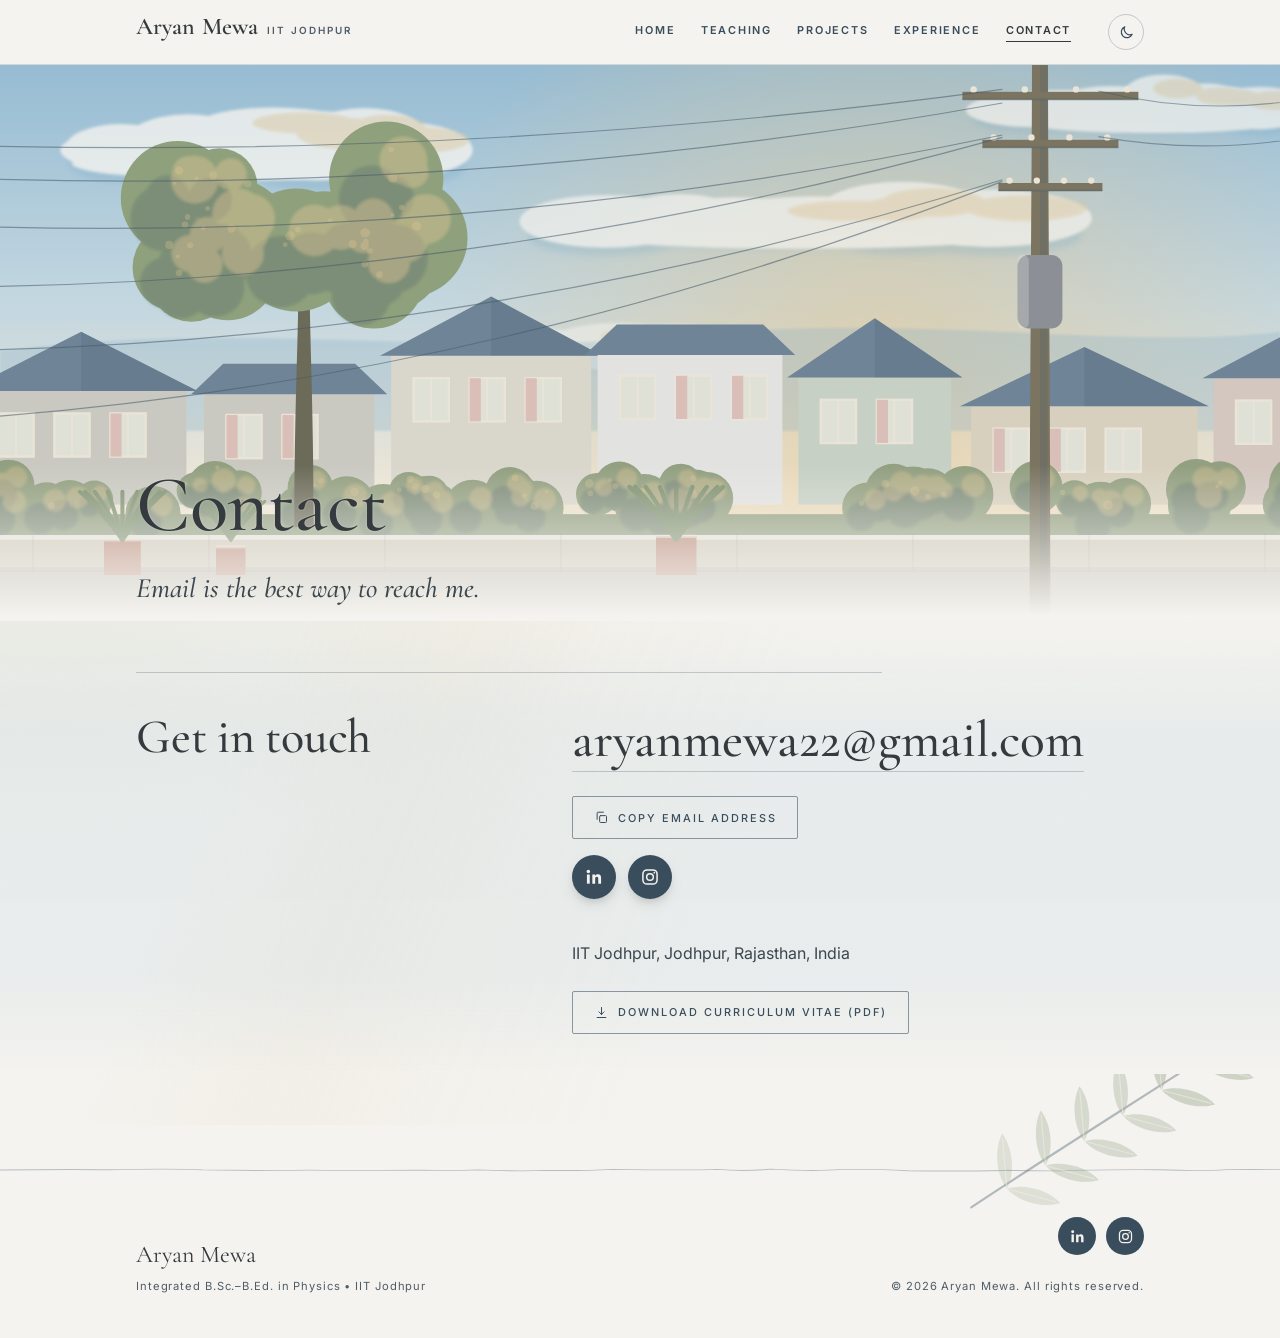
==== contact.html @ 39372179 "Initial portfolio upload" ====
<!DOCTYPE html>
<html lang="en">
<head>
  <meta charset="UTF-8">
  <meta name="viewport" content="width=device-width, initial-scale=1.0">
  <title>Contact — Aryan Mewa</title>
  <meta name="description" content="Contact Aryan Mewa by email, LinkedIn or Instagram.">
  <meta name="theme-color" content="#F4F3EF">
  <meta name="color-scheme" content="light dark">
  <script>(function(){var t=null;try{t=localStorage.getItem('theme')}catch(e){}if(t!=='dark'&&t!=='light'){t=(window.matchMedia&&matchMedia('(prefers-color-scheme: dark)').matches)?'dark':'light'}document.documentElement.setAttribute('data-theme',t)})();</script>
  <link rel="preconnect" href="https://fonts.googleapis.com">
  <link rel="preconnect" href="https://fonts.gstatic.com" crossorigin>
  <link href="https://fonts.googleapis.com/css2?family=Cormorant+Garamond:ital,wght@0,400;0,500;0,600;1,400;1,500&family=Inter:wght@300;400;500;600&display=swap" rel="stylesheet">
  <link rel="stylesheet" href="assets/style.css">
</head>
<body>
<a class="skip" href="#main">Skip to content</a>
<div class="atmos" aria-hidden="true"></div>
<div class="beam" aria-hidden="true"></div>
<div class="grain" aria-hidden="true"></div>

<header class="nav" data-open="false">
  <div class="nav__in">
    <a class="brand" href="index.html" aria-label="Aryan Mewa, home">Aryan Mewa<small>IIT Jodhpur</small></a>
    <button class="theme-toggle" type="button" aria-label="Switch to dark mode" aria-pressed="false" title="Switch to dark mode"><svg class="ico-moon" viewBox="0 0 24 24" fill="none" stroke="currentColor" stroke-width="1.7" stroke-linecap="round" stroke-linejoin="round" aria-hidden="true" focusable="false"><path d="M20 14.5A8 8 0 0 1 9.5 4a8 8 0 1 0 10.5 10.5z"/></svg><svg class="ico-sun" viewBox="0 0 24 24" fill="none" stroke="currentColor" stroke-width="1.7" stroke-linecap="round" aria-hidden="true" focusable="false"><circle cx="12" cy="12" r="4"/><path d="M12 2.5v2.2M12 19.3v2.2M2.5 12h2.2M19.3 12h2.2M5.3 5.3l1.6 1.6M17.1 17.1l1.6 1.6M5.3 18.7l1.6-1.6M17.1 6.9l1.6-1.6"/></svg></button>
    <button class="nav__toggle" type="button" aria-expanded="false" aria-controls="site-nav">Menu</button>
    <nav aria-label="Primary"><ul class="nav__links" id="site-nav"><li><a href="index.html">Home</a></li><li><a href="teaching.html">Teaching</a></li><li><a href="projects.html">Projects</a></li><li><a href="experience.html">Experience</a></li><li><a href="contact.html" aria-current="page">Contact</a></li></ul></nav>
  </div>
</header>
<main id="main">
<div class="scene" aria-hidden="true">
  <img class="layer" data-depth="1" src="assets/scenes/contact-sky.svg" alt="">
  <img class="layer" data-depth="0.55" src="assets/scenes/contact-mid.svg" alt="">
  <img class="layer" data-depth="0.2" src="assets/scenes/contact-fore.svg" alt="">
</div>
<header class="pagehead" aria-labelledby="page-title">
  <div class="wrap">
    <h1 id="page-title" class="reveal">Contact</h1>
    <p class="scene__lede reveal" style="--d:.15s">Email is the best way to reach me.</p>
  </div>
</header>

<section class="chapter " data-tone="sky">
  <div class="wrap">
    <div class="chapter__head chapter__head--sticky reveal">
      <h2>Get in touch</h2>
    </div>
    <div class="chapter__body reveal" style="--d:.12s">
      <p style="margin-bottom:var(--s3)"><a class="mail" href="mailto:aryanmewa22@gmail.com">aryanmewa22@gmail.com</a></p>
      <button class="btn" id="copy-email-btn" type="button" data-email="aryanmewa22@gmail.com"><svg viewBox="0 0 24 24" fill="none" stroke="currentColor" stroke-width="1.6" stroke-linecap="round" stroke-linejoin="round" aria-hidden="true"><rect x="9" y="9" width="11" height="11" rx="1.5"/><path d="M5 15V5a1.5 1.5 0 0 1 1.5-1.5H15"/></svg><span id="copy-email-text" aria-live="polite">Copy email address</span></button>
      <ul class="social" aria-label="LinkedIn and Instagram"><li><a href="https://www.linkedin.com/in/aryan-mewa-22254923b" target="_blank" rel="noopener noreferrer" aria-label="LinkedIn (opens in a new tab)" title="LinkedIn"><svg viewBox="0 0 24 24" fill="currentColor" aria-hidden="true" focusable="false"><circle cx="5.2" cy="5.3" r="2.1"/><rect x="3.5" y="9" width="3.4" height="11"/><path d="M10 9h3.2v1.6c.6-1.1 1.9-1.9 3.5-1.9 3 0 3.8 2 3.8 4.6V20h-3.4v-5.8c0-1.4-.3-2.4-1.7-2.4-1.5 0-2 1-2 2.5V20H10z"/></svg></a></li><li><a href="https://www.instagram.com/ben_mew_/" target="_blank" rel="noopener noreferrer" aria-label="Instagram (opens in a new tab)" title="Instagram"><svg viewBox="0 0 24 24" fill="none" stroke="currentColor" stroke-width="1.8" aria-hidden="true" focusable="false"><rect x="3.5" y="3.5" width="17" height="17" rx="5"/><circle cx="12" cy="12" r="4"/><circle cx="17.2" cy="6.8" r="1" fill="currentColor" stroke="none"/></svg></a></li></ul>
      <p style="margin-top:var(--s4);color:var(--ink-soft)">IIT Jodhpur, Jodhpur, Rajasthan, India</p>
      <p style="margin-top:var(--s3)"><a class="btn" id="cv-link" data-report="cv" href="#" download hidden><svg viewBox="0 0 24 24" fill="none" stroke="currentColor" stroke-width="1.6" stroke-linecap="round" stroke-linejoin="round" aria-hidden="true"><path d="M12 4v11m0 0l-4-4m4 4l4-4M5 20h14"/></svg><span>Download Curriculum Vitae (PDF)</span></a></p>
    </div>
  </div>
</section>
</main>
<footer class="foot">
  <img class="foot__rule" src="assets/scenes/hand-rule.svg" alt="" aria-hidden="true">
  <img class="foot__sprig" src="assets/scenes/sprig.svg" alt="" aria-hidden="true">
  <div class="wrap">
    <div>
      <span class="foot__name">Aryan Mewa</span>
      <small>Integrated B.Sc.&ndash;B.Ed. in Physics &bull; IIT Jodhpur</small>
    </div>
    <div class="foot__right">
      <ul class="social" aria-label="Aryan Mewa online"><li><a href="https://www.linkedin.com/in/aryan-mewa-22254923b" target="_blank" rel="noopener noreferrer" aria-label="LinkedIn (opens in a new tab)" title="LinkedIn"><svg viewBox="0 0 24 24" fill="currentColor" aria-hidden="true" focusable="false"><circle cx="5.2" cy="5.3" r="2.1"/><rect x="3.5" y="9" width="3.4" height="11"/><path d="M10 9h3.2v1.6c.6-1.1 1.9-1.9 3.5-1.9 3 0 3.8 2 3.8 4.6V20h-3.4v-5.8c0-1.4-.3-2.4-1.7-2.4-1.5 0-2 1-2 2.5V20H10z"/></svg></a></li><li><a href="https://www.instagram.com/ben_mew_/" target="_blank" rel="noopener noreferrer" aria-label="Instagram (opens in a new tab)" title="Instagram"><svg viewBox="0 0 24 24" fill="none" stroke="currentColor" stroke-width="1.8" aria-hidden="true" focusable="false"><rect x="3.5" y="3.5" width="17" height="17" rx="5"/><circle cx="12" cy="12" r="4"/><circle cx="17.2" cy="6.8" r="1" fill="currentColor" stroke="none"/></svg></a></li></ul>
      <span class="s">&copy; 2026 Aryan Mewa. All rights reserved.</span>
    </div>
  </div>
</footer>
<script src="assets/photos.js" defer></script>
<script src="assets/site.js" defer></script>
<script src="assets/report.js" defer></script>
</body>
</html>
---- assets/style.css ----
/* ==========================================================================
   Aryan Mewa — portfolio
   A quiet, naturalistic, afternoon-light design system.
   One continuous environment: sections are separated by whitespace, thin rules,
   soft tonal washes and illustration — not by stacks of boxes.
   ========================================================================== */

:root {
  /* palette */
  --sky: #A9C9DE;
  --sky-deep: #7EABC6;
  --mist: #F4F3EF;
  --paper: #EAE4D8;
  --sage: #B8C5AE;
  --olive: #929F80;
  --blush: #D9B7B1;
  --sun: #E7C995;
  --ink-blue: #3a4d5c;
  --ink: #343A3D;

  /* derived text tones (checked for AA on --mist) */
  --ink-soft: #3b474e;
  --caption: #505d66;
  --olive-ink: #43523a;
  --rose-ink: #6e413c;
  --sun-ink: #77591f;
  --rule: rgba(69, 89, 104, 0.28);
  --rule-soft: rgba(69, 89, 104, 0.18);

  /* type */
  --serif: "Cormorant Garamond", "Hiragino Mincho ProN", "Yu Mincho", "Iowan Old Style", Georgia, serif;
  --sans: "Inter", system-ui, -apple-system, "Segoe UI", Roboto, sans-serif;

  /* space + measure */
  --wrap: 1120px;
  --gutter: clamp(20px, 5vw, 56px);
  --measure: 60ch;
  --s1: 0.5rem;
  --s2: 1rem;
  --s3: 1.5rem;
  --s4: 2.5rem;
  --s5: clamp(3.5rem, 7vw, 6rem);
  --s6: clamp(5rem, 11vw, 9.5rem);

  --ease: cubic-bezier(0.22, 0.61, 0.36, 1);
  --slow: 1.3s;
}

*, *::before, *::after { box-sizing: border-box; }
html { background: var(--mist); -webkit-text-size-adjust: 100%; }
body {
  margin: 0;
  font-family: var(--sans);
  font-size: 1rem;
  line-height: 1.75;
  color: var(--ink);
  background: transparent;
  text-rendering: optimizeLegibility;
  -webkit-font-smoothing: antialiased;
  overflow-x: hidden;
}
img, svg { max-width: 100%; display: block; }
a { color: inherit; text-decoration: none; }
::selection { background: rgba(231, 201, 149, 0.55); color: var(--ink); }
:focus-visible { outline: 2px solid var(--ink-blue); outline-offset: 4px; border-radius: 2px; }

.skip { position: absolute; left: -999px; top: 8px; background: var(--mist); padding: 8px 14px; z-index: 100; border: 1px solid var(--rule); }
.skip:focus { left: 12px; }

/* --------------------------------------------------------------------------
   Atmosphere: a quiet sky wash and paper tone, always BEHIND the content
   -------------------------------------------------------------------------- */
.atmos { position: fixed; inset: 0; z-index: -3; pointer-events: none;
  background:
    radial-gradient(70% 42% at 10% 4%, rgba(169, 201, 222, 0.30), transparent 70%),
    radial-gradient(55% 36% at 94% 30%, rgba(231, 201, 149, 0.14), transparent 72%),
    radial-gradient(60% 40% at 4% 64%, rgba(184, 197, 174, 0.18), transparent 74%),
    var(--mist);
}
.beam { position: fixed; inset: -25%; z-index: -2; pointer-events: none; will-change: transform;
  background: linear-gradient(112deg, transparent 38%, rgba(231, 201, 149, 0.08) 46%, rgba(231, 201, 149, 0.03) 52%, transparent 60%);
  animation: beam 90s ease-in-out infinite alternate;
}
@keyframes beam { from { transform: translate3d(-5%, 0, 0); } to { transform: translate3d(6%, 0, 0); } }
/* paper grain now lives behind the content and is barely there */
.grain { position: fixed; inset: 0; z-index: -1; pointer-events: none; opacity: 0.35; mix-blend-mode: multiply;
  background-image: url("data:image/svg+xml,%3Csvg xmlns='http://www.w3.org/2000/svg' width='220' height='220'%3E%3Cfilter id='n'%3E%3CfeTurbulence type='fractalNoise' baseFrequency='.8' numOctaves='2' stitchTiles='stitch'/%3E%3CfeColorMatrix values='0 0 0 0 .27 0 0 0 0 .35 0 0 0 0 .41 0 0 0 .06 0'/%3E%3C/filter%3E%3Crect width='100%25' height='100%25' filter='url(%23n)'/%3E%3C/svg%3E");
}

/* --------------------------------------------------------------------------
   Navigation: solid, crisp, no backdrop blur
   -------------------------------------------------------------------------- */
.nav { position: fixed; top: 0; left: 0; right: 0; z-index: 50; background: var(--mist); border-bottom: 1px solid var(--rule-soft); }
.nav__in { max-width: var(--wrap); margin: 0 auto; padding: 14px var(--gutter); display: flex; align-items: baseline; justify-content: space-between; gap: var(--s3); }
.brand { font-family: var(--serif); font-size: 1.5rem; font-weight: 600; letter-spacing: 0.005em; color: var(--ink); line-height: 1; }
.brand small { font: 600 0.62rem var(--sans); letter-spacing: 0.2em; text-transform: uppercase; color: var(--caption); margin-left: 0.9em; }
.nav__links { display: flex; gap: clamp(12px, 2vw, 30px); margin: 0; padding: 0; list-style: none; }
.nav__links a { position: relative; display: inline-block; padding: 6px 0; font: 600 0.68rem var(--sans); letter-spacing: 0.16em; text-transform: uppercase; color: var(--ink-blue); transition: color 0.4s var(--ease); }
.nav__links a::after { content: ""; position: absolute; left: 0; right: 0; bottom: 1px; height: 1px; background: currentColor; transform: scaleX(0); transform-origin: left; transition: transform 0.6s var(--ease); }
.nav__links a:hover::after, .nav__links a[aria-current="page"]::after { transform: scaleX(1); }
.nav__links a:hover, .nav__links a[aria-current="page"] { color: var(--ink); }
.nav__toggle { display: none; background: none; border: 0; padding: 6px 0; font: 600 0.68rem var(--sans); letter-spacing: 0.18em; text-transform: uppercase; color: var(--ink-blue); cursor: pointer; }

@media (max-width: 980px) { .nav__links { gap: 12px; } .nav__links a { letter-spacing: 0.1em; font-size: 0.64rem; } .brand small { display: none; } }
@media (max-width: 840px) {
  .nav__in { gap: 0; }
  .nav__toggle { display: inline-block; margin-left: auto; }
  .nav__links { position: absolute; top: 100%; left: 0; right: 0; flex-direction: column; gap: 0; padding: 8px var(--gutter) 22px;
    background: var(--mist); border-bottom: 1px solid var(--rule);
    opacity: 0; visibility: hidden; transform: translateY(-6px); transition: opacity 0.4s var(--ease), transform 0.4s var(--ease), visibility 0.4s; }
  .nav[data-open="true"] .nav__links { opacity: 1; visibility: visible; transform: none; }
  .nav__links a { display: block; padding: 13px 0; font-size: 0.76rem; letter-spacing: 0.16em; border-bottom: 1px solid var(--rule-soft); }
  .nav__links a::after { display: none; }
}

/* --------------------------------------------------------------------------
   Scene: a clear illustrated band that settles into paper; the title sits on
   paper, so every word keeps full contrast.
   -------------------------------------------------------------------------- */
.scene { position: relative; height: clamp(360px, 44vw, 600px); margin-top: 58px; overflow: hidden; isolation: isolate; background: var(--sky); }
.scene--home { height: clamp(420px, 52vw, 700px); }
.scene .layer { position: absolute; left: 0; top: -6%; width: 100%; height: 112%; object-fit: cover; object-position: 50% 100%; user-select: none; -webkit-user-drag: none; }
@media (max-width: 700px) { .scene { height: clamp(300px, 70vw, 420px); } .scene--home { height: clamp(340px, 86vw, 480px); } .scene .layer { object-position: 66% 100%; } }
.scene::after { content: ""; position: absolute; left: 0; right: 0; bottom: -1px; height: 28%; z-index: 5; pointer-events: none;
  background: linear-gradient(to bottom, rgba(244, 243, 239, 0), var(--mist) 96%); }
.pagehead { position: relative; z-index: 6; margin-top: calc(-1 * clamp(110px, 14.5vw, 215px)); padding-top: 1.75rem; padding-bottom: var(--s3); }
.wrap { max-width: var(--wrap); margin: 0 auto; padding-inline: var(--gutter); }

.kicker { display: flex; flex-wrap: wrap; align-items: baseline; gap: 0.4rem 1.1rem; margin: 0 0 var(--s2);
  font: 600 0.68rem var(--sans); letter-spacing: 0.2em; text-transform: uppercase; color: var(--ink-blue); }
h1, h2, h3, h4 { font-family: var(--serif); font-weight: 500; color: var(--ink); margin: 0; letter-spacing: -0.005em; }
h1 { font-size: clamp(2.6rem, 6.2vw, 5rem); line-height: 1.04; font-weight: 500; max-width: 17ch; }
h1.hero-name { font-size: clamp(3.2rem, 8vw, 6.4rem); font-weight: 500; max-width: none; letter-spacing: -0.02em; line-height: 0.98; }
.scene__lede { max-width: 36rem; margin: var(--s3) 0 0; font-family: var(--serif); font-style: italic; font-weight: 500; font-size: clamp(1.3rem, 2.4vw, 1.75rem); line-height: 1.35; color: var(--ink-soft); }
.scene__meta { margin: var(--s3) 0 0; max-width: 32rem; font-size: 0.95rem; color: var(--ink-soft); }

/* --------------------------------------------------------------------------
   Chapters: open, asymmetric, separated by whitespace and a single thin rule
   -------------------------------------------------------------------------- */
.chapter { position: relative; padding: var(--s4) 0; background: var(--wash, none); }
.chapter[data-tone="sky"]   { --wash: linear-gradient(to bottom, transparent, rgba(169, 201, 222, 0.14) 22%, rgba(169, 201, 222, 0.14) 78%, transparent); }
.chapter[data-tone="sage"]  { --wash: linear-gradient(to bottom, transparent, rgba(184, 197, 174, 0.18) 22%, rgba(184, 197, 174, 0.18) 78%, transparent); }
.chapter[data-tone="blush"] { --wash: linear-gradient(to bottom, transparent, rgba(217, 183, 177, 0.14) 22%, rgba(217, 183, 177, 0.14) 78%, transparent); }
.chapter[data-tone="sun"]   { --wash: linear-gradient(to bottom, transparent, rgba(231, 201, 149, 0.14) 22%, rgba(231, 201, 149, 0.14) 78%, transparent); }
.chapter[data-tone="paper"] { --wash: linear-gradient(to bottom, transparent, rgba(234, 228, 216, 0.5) 22%, rgba(234, 228, 216, 0.5) 78%, transparent); }
.chapter--quiet { padding: var(--s4) 0 var(--s5); }

.chapter > .wrap { display: grid; grid-template-columns: repeat(12, minmax(0, 1fr)); column-gap: clamp(16px, 3vw, 40px); row-gap: var(--s4); }
.chapter > .wrap::before { content: ""; grid-column: 1 / span 9; border-top: 1px solid var(--rule); margin-bottom: calc(var(--s4) * -0.4); }
.chapter--flip > .wrap::before { grid-column: 4 / -1; }
.chapter__head { grid-column: 1 / span 4; align-self: start; }
.chapter__body { grid-column: 6 / span 7; min-width: 0; }
.chapter--flip .chapter__head { grid-column: 9 / span 4; grid-row: 2; }
.chapter--flip .chapter__body { grid-column: 1 / span 7; grid-row: 2; }
.chapter--wide .chapter__body { grid-column: 1 / -1; }
.chapter--wide .chapter__head { grid-column: 1 / span 7; }
.chapter > .wrap { grid-auto-flow: row; }
.chapter__head, .chapter__body { grid-row: 2; }
.chapter--wide .chapter__body { grid-row: 3; }

@media (min-width: 900px) { .chapter__head--sticky { position: sticky; top: 96px; } }
@media (max-width: 899px) {
  .chapter > .wrap { display: block; }
  .chapter > .wrap::before { display: block; margin-bottom: var(--s4); }
  .chapter__head { margin-bottom: var(--s3); }
}

.chapter h2 { font-size: clamp(2rem, 3.8vw, 3rem); line-height: 1.08; font-weight: 500; margin-bottom: var(--s1); }
.eyebrow { display: block; margin-bottom: var(--s1); font: 600 0.66rem var(--sans); letter-spacing: 0.2em; text-transform: uppercase; color: var(--olive-ink); }
.eyebrow--sky { color: var(--ink-blue); } .eyebrow--rose { color: var(--rose-ink); } .eyebrow--sun { color: var(--sun-ink); }
.chapter__head p { margin: 0; max-width: 22rem; font-size: 0.92rem; line-height: 1.7; color: var(--ink-soft); }

/* text */
.chapter__body p { margin: 0 0 1.25em; max-width: var(--measure); color: var(--ink); }
.lede { font-size: clamp(1.05rem, 1.5vw, 1.2rem); line-height: 1.75; color: var(--ink); }
.chapter__body p:last-child { margin-bottom: 0; }
.chapter__body strong, .chapter__head strong { font-weight: 500; }
.hl { font-family: var(--serif); font-style: italic; font-size: 1.12em; color: var(--ink-blue); }
.chapter__body em { font-style: italic; }
.small { font-size: 0.84rem; color: var(--caption); }
.label { display: block; margin-bottom: 0.6rem; font: 600 0.64rem var(--sans); letter-spacing: 0.2em; text-transform: uppercase; color: var(--ink-blue); }

/* pull quotes */
.pull { margin: var(--s4) 0; padding: 0 0 0 var(--s3); border-left: 2px solid var(--olive); max-width: 40rem; font-family: var(--serif); font-style: italic; font-weight: 500; font-size: clamp(1.3rem, 2.4vw, 1.75rem); line-height: 1.4; color: var(--ink-blue); }
.pull cite { display: block; margin-top: var(--s2); font: 500 0.64rem var(--sans); font-style: normal; letter-spacing: 0.2em; text-transform: uppercase; color: var(--caption); }

/* Interlude: a large quiet moment — dappled light and one quotation */
.interlude { position: relative; overflow: hidden; padding: var(--s5) 0; isolation: isolate; }
.interlude__bg { position: absolute; left: 0; top: -12%; width: 100%; height: 124%; object-fit: cover; z-index: -1; opacity: 0.8; }
.interlude::before, .interlude::after { content: ""; position: absolute; left: 0; right: 0; height: 30%; z-index: 0; pointer-events: none; }
.interlude::before { top: 0; background: linear-gradient(var(--mist), transparent); }
.interlude::after { bottom: 0; background: linear-gradient(transparent, var(--mist)); }
.interlude blockquote { position: relative; z-index: 1; margin: 0 auto 0 0; max-width: 36rem; font-family: var(--serif); font-style: italic; font-size: clamp(1.7rem, 3.8vw, 2.9rem); line-height: 1.22; font-weight: 500; color: var(--ink); }
.interlude blockquote.right { margin-left: auto; margin-right: 0; }
.interlude cite { display: block; margin-top: var(--s3); font: 500 0.64rem var(--sans); font-style: normal; letter-spacing: 0.22em; text-transform: uppercase; color: var(--ink-blue); }

/* --------------------------------------------------------------------------
   Content patterns (all open: rules + whitespace)
   -------------------------------------------------------------------------- */
/* numbered path (method steps, learning pursuits) */
.path { list-style: none; margin: 0; padding: 0; position: relative; counter-reset: p; }
.path::before { content: ""; position: absolute; left: 11px; top: 14px; bottom: 14px; width: 1px; background: linear-gradient(var(--olive), var(--rule) 80%, transparent); }
.path li { position: relative; padding: 0 0 var(--s3) 54px; counter-increment: p; }
.path li:last-child { padding-bottom: 0; }
.path li::before { content: ""; position: absolute; left: 6px; top: 10px; width: 11px; height: 11px; border-radius: 50%; background: var(--mist); border: 1px solid var(--olive); box-shadow: 0 0 0 4px rgba(244, 243, 239, 0.9); }
.path li:nth-child(3n+1)::before { background: var(--sun); border-color: #c9a45e; }
.path .no { display: block; font-family: var(--serif); font-style: italic; font-size: 1.05rem; color: var(--olive-ink); margin-bottom: 2px; }
.path h3 { font-size: 1.28rem; font-weight: 500; margin-bottom: 0.2rem; }
.path p { margin: 0; max-width: 46ch; font-size: 0.95rem; color: var(--ink-soft); }

/* ruled list */
.ruled { list-style: none; margin: 0; padding: 0; }
.ruled li { padding: 0.65rem 0; border-bottom: 1px solid var(--rule-soft); font-size: 0.93rem; color: var(--ink-soft); display: flex; justify-content: space-between; gap: var(--s2); align-items: baseline; }
.ruled li:first-child { border-top: 1px solid var(--rule-soft); }
.ruled .tag { font: 500 0.62rem var(--sans); letter-spacing: 0.16em; text-transform: uppercase; color: var(--caption); text-align: right; flex: none; }
.ruled--bullets li { display: block; }

/* open columns divided by hairlines */
.cols { display: grid; gap: var(--s4) clamp(24px, 4vw, 56px); }
.cols--2 { grid-template-columns: repeat(2, minmax(0, 1fr)); }
.cols--3 { grid-template-columns: repeat(3, minmax(0, 1fr)); }
.cols > * { min-width: 0; }
.cols--rule > * + * { border-left: 1px solid var(--rule-soft); padding-left: clamp(18px, 3vw, 40px); }
.cols h3 { font-size: 1.35rem; font-weight: 500; margin-bottom: 0.35rem; }
.cols p { margin: 0; font-size: 0.93rem; color: var(--ink-soft); line-height: 1.7; }
@media (max-width: 899px) {
  .cols--3 { grid-template-columns: 1fr; }
  .cols--rule > * + * { border-left: 0; padding-left: 0; border-top: 1px solid var(--rule-soft); padding-top: var(--s3); }
}
@media (max-width: 560px) { .cols--2 { grid-template-columns: 1fr; } }

/* tools / skills: open definition list */
.deflist { margin: 0; display: grid; grid-template-columns: repeat(2, minmax(0, 1fr)); gap: 0 clamp(24px, 4vw, 56px); }
.deflist > div { padding: var(--s3) 0; border-top: 1px solid var(--rule-soft); }
.deflist dt { font-family: var(--serif); font-size: 1.3rem; font-weight: 500; line-height: 1.2; }
.deflist dt small { display: block; margin-top: 0.2rem; font: 500 0.62rem var(--sans); letter-spacing: 0.18em; text-transform: uppercase; color: var(--olive-ink); }
.deflist dd { margin: 0.5rem 0 0; font-size: 0.93rem; line-height: 1.7; color: var(--ink-soft); max-width: 40ch; }
@media (max-width: 640px) { .deflist { grid-template-columns: 1fr; } }
.deflist--one { grid-template-columns: 1fr; }
.deflist--one dd { max-width: 54ch; }

/* facts strip */
.facts { display: grid; grid-template-columns: repeat(4, minmax(0, 1fr)); margin: var(--s4) 0 0; padding: var(--s3) 0 0; border-top: 1px solid var(--rule); }
.facts > div + div { padding-left: var(--s2); border-left: 1px solid var(--rule-soft); }
.facts dt { font: 500 0.6rem var(--sans); letter-spacing: 0.2em; text-transform: uppercase; color: var(--caption); }
.facts dd { margin: 0.3rem 0 0; font-family: var(--serif); font-size: 1.2rem; line-height: 1.25; }
@media (max-width: 640px) { .facts { grid-template-columns: repeat(2, 1fr); row-gap: var(--s3); } .facts > div:nth-child(3) { padding-left: 0; border-left: 0; } }

/* principles: wide editorial rows with big italic numerals */
.principles { list-style: none; margin: 0; padding: 0; }
.principles li { display: grid; grid-template-columns: 4.2rem minmax(0, 1fr); column-gap: var(--s3); padding: var(--s3) 0; border-top: 1px solid var(--rule-soft); }
.principles li:last-child { border-bottom: 1px solid var(--rule-soft); }
.principles .n { font-family: var(--serif); font-style: italic; font-size: 2.6rem; line-height: 0.9; color: #5d6c4c; }
.principles li:nth-child(2) .n { color: #94554d; } .principles li:nth-child(3) .n { color: #3f7396; }
.principles li:nth-child(4) .n { color: #8a6618; } .principles li:nth-child(5) .n { color: #5d6c4c; } .principles li:nth-child(6) .n { color: #94554d; }
.principles h3 { font-size: 1.45rem; font-weight: 500; line-height: 1.15; }
.principles h3 small { display: block; margin-top: 0.3rem; font: 500 0.62rem var(--sans); letter-spacing: 0.2em; text-transform: uppercase; color: var(--caption); }
.principles p { margin: 0.7rem 0 0; font-size: 0.95rem; color: var(--ink-soft); max-width: 52ch; }

/* a single, genuinely useful grouped note: thin border, paper tint, no nesting */
.note { margin: var(--s3) 0 0; padding: var(--s3); background: rgba(234, 228, 216, 0.6); border: 1px solid var(--rule); border-radius: 2px; }
.note p { margin: 0 0 0.8em; font-size: 0.93rem; color: var(--ink-soft); }
.note .ok { display: flex; gap: 0.5rem; align-items: baseline; font: 500 0.7rem var(--sans); letter-spacing: 0.1em; color: var(--olive-ink); margin: 0; }

/* links + buttons */
.link { color: var(--ink-blue); border-bottom: 1px solid var(--rule); padding-bottom: 1px; transition: color 0.6s var(--ease), border-color 0.6s var(--ease); }
.link:hover { color: var(--ink); border-color: var(--sun); }
.go { display: inline-flex; align-items: baseline; gap: 0.5rem; font: 500 0.68rem var(--sans); letter-spacing: 0.18em; text-transform: uppercase; color: var(--ink-blue); padding-bottom: 3px; border-bottom: 1px solid var(--rule); transition: color 0.6s var(--ease), border-color 0.6s var(--ease), gap 0.6s var(--ease); }
.go:hover { color: var(--ink); border-color: var(--sun); gap: 0.8rem; }
.btn { display: inline-flex; align-items: center; gap: 0.6rem; padding: 0.8rem 1.3rem; font: 500 0.68rem var(--sans); letter-spacing: 0.18em; text-transform: uppercase; color: var(--ink-blue); background: transparent; border: 1px solid rgba(69, 89, 104, 0.4); border-radius: 2px; cursor: pointer; transition: background 0.7s var(--ease), border-color 0.7s var(--ease), color 0.7s var(--ease); }
.btn:hover { background: rgba(169, 201, 222, 0.28); border-color: var(--ink-blue); color: var(--ink); }
.btn svg { width: 15px; height: 15px; flex: none; }

/* index list on Home: open rows */
.index { list-style: none; margin: 0; padding: 0; }
.index li { border-top: 1px solid var(--rule-soft); }
.index li:last-child { border-bottom: 1px solid var(--rule-soft); }
.index a { display: grid; grid-template-columns: minmax(0, 1fr) auto; gap: var(--s3); align-items: baseline; padding: var(--s3) 0; transition: padding-left 0.8s var(--ease); }
.index a:hover { padding-left: 0.6rem; }
.index h3 { font-size: clamp(1.4rem, 2.4vw, 1.9rem); font-weight: 500; line-height: 1.15; transition: color 0.6s var(--ease); }
.index a:hover h3 { color: var(--ink-blue); }
.index p { margin: 0.5rem 0 0; font-size: 0.93rem; color: var(--ink-soft); max-width: 52ch; line-height: 1.7; }
.index .arrow { font-family: var(--serif); font-size: 1.4rem; color: var(--caption); transition: transform 0.8s var(--ease); }
.index a:hover .arrow { transform: translateX(6px); }
@media (max-width: 760px) { .index a { grid-template-columns: 1fr auto; } }

/* contact */
.mail { display: inline-block; font-family: var(--serif); font-size: clamp(1.7rem, 4.6vw, 3.2rem); font-weight: 500; line-height: 1.1; color: var(--ink); border-bottom: 1px solid var(--rule); padding-bottom: 0.2rem; word-break: break-all; transition: border-color 0.6s var(--ease), color 0.6s var(--ease); }
.mail:hover { border-color: var(--sun); color: var(--ink-blue); }
.copied { color: var(--olive-ink); }
.cv-note { display: block; margin-top: 0.8rem; font-size: 0.84rem; color: var(--rose-ink); min-height: 1.3em; }

/* --------------------------------------------------------------------------
   Footer
   -------------------------------------------------------------------------- */
.foot { position: relative; padding: var(--s5) 0 var(--s4); margin-top: 0; overflow: hidden; }
.foot__rule { display: block; width: 100%; height: 14px; margin-bottom: var(--s4); }
.foot .wrap { display: flex; flex-wrap: wrap; justify-content: space-between; gap: var(--s3); align-items: flex-end; position: relative; z-index: 1; }
.foot__name { font-family: var(--serif); font-size: 1.5rem; display: block; line-height: 1.2; }
.foot small, .foot span.s { font: 400 0.7rem var(--sans); letter-spacing: 0.08em; color: var(--caption); }
.foot__sprig { position: absolute; right: -10px; bottom: 120px; width: min(340px, 52vw); opacity: 0.75; pointer-events: none; }
.foot__right { text-align: right; }

/* --------------------------------------------------------------------------
   Motion: ambient only (drifting light, water shimmer); nothing tied to scrolling
   -------------------------------------------------------------------------- */

@media (prefers-reduced-motion: reduce) {
  .beam { animation: none; }
  * { transition-duration: 0.01ms !important; }
}
@media print { .atmos, .beam, .grain, .nav, .scene .layer { display: none; } .scene { min-height: 0; } .scene__title { position: static; } }


/* ==========================================================================
   Portrait (Home + About)
   ========================================================================== */
.hero { position: relative; z-index: 6; margin-top: calc(-1 * clamp(170px, 19.5vw, 290px)); padding-bottom: var(--s4); }
.hero > .wrap { display: grid; grid-template-columns: repeat(12, minmax(0, 1fr)); column-gap: clamp(16px, 3vw, 40px); align-items: end; }
.hero__text { grid-column: 1 / span 7; padding-bottom: var(--s2); }
.hero__photo { grid-column: 9 / span 4; align-self: end; margin-top: calc(-1 * clamp(150px, 19vw, 270px)); }
.hero__text .scene__lede { margin-top: var(--s3); }
.hero__text .lede-sans { margin: var(--s3) 0 0; max-width: 34rem; color: var(--ink); }
.hero__text .links { display: flex; flex-wrap: wrap; gap: 0.9rem 2rem; margin-top: var(--s3); }

.portrait { position: relative; margin: 0; isolation: isolate; }
.portrait::before { content: ""; position: absolute; z-index: -1; inset: 16px -16px -16px 16px; border: 1px solid var(--olive); border-radius: 2px; }
.portrait__frame { position: relative; aspect-ratio: 4 / 5; overflow: hidden; border-radius: 2px; background: var(--paper);
  box-shadow: 0 1px 3px rgba(52, 58, 61, 0.18), 0 22px 36px -24px rgba(52, 58, 61, 0.55); }
.portrait--about .portrait__frame { aspect-ratio: 3 / 4; }
.portrait__frame img { width: 100%; height: 100%; object-fit: cover; object-position: 50% 20%; }
.portrait--about .portrait__frame img { object-position: 50% 28%; }
.portrait figcaption { margin-top: 1.5rem; display: flex; justify-content: space-between; gap: var(--s2); font: 500 0.68rem var(--sans); letter-spacing: 0.14em; text-transform: uppercase; color: var(--caption); }
.portrait figcaption strong { color: var(--ink); font-weight: 600; }
.portrait__ph { position: absolute; inset: 0; display: flex; flex-direction: column; align-items: center; justify-content: center; gap: 0.7rem; padding: var(--s3); text-align: center;
  background: linear-gradient(160deg, #E4E9DF, var(--paper) 55%, #EAD9C3); color: var(--ink); }
.portrait__ph svg { width: 54px; height: 54px; color: var(--ink-blue); }
.portrait__ph strong { font-family: var(--serif); font-size: 1.35rem; font-weight: 600; line-height: 1.15; }
.portrait__ph span { font-size: 0.8rem; line-height: 1.55; color: var(--ink-soft); max-width: 24ch; }
.portrait__ph code { font-size: 0.74rem; background: rgba(69, 89, 104, 0.1); padding: 1px 5px; border-radius: 2px; color: var(--ink); }
.portrait__ph .btn { margin-top: 0.4rem; background: var(--mist); }

@media (max-width: 899px) {
  .hero > .wrap { display: flex; flex-direction: column; align-items: stretch; gap: var(--s4); }
  .hero__photo { margin-top: 0; width: min(66%, 320px); align-self: flex-end; margin-right: 16px; }
  .hero__text { padding-bottom: 0; }
}

/* About: a different composition — the portrait leads a biography row */
.bio { display: grid; grid-template-columns: repeat(12, minmax(0, 1fr)); column-gap: clamp(16px, 3vw, 40px); row-gap: var(--s4); align-items: start; }
.bio__photo { grid-column: 1 / span 4; position: sticky; top: 92px; }
.bio__text { grid-column: 6 / span 7; min-width: 0; }
.bio__text p { margin: 0 0 1.25em; max-width: var(--measure); }
.bio__text p:last-of-type { margin-bottom: 0; }
.bio__head { margin-bottom: var(--s4); }
.bio__head h2 { font-size: clamp(2rem, 3.8vw, 3rem); line-height: 1.08; font-weight: 500; margin-bottom: var(--s1); }
.bio__head p { margin: 0; max-width: 28rem; font-size: 0.95rem; color: var(--ink-soft); }
@media (max-width: 899px) { .bio { display: block; } .bio__photo { position: static; width: min(78%, 340px); margin-bottom: var(--s5); } }

/* ==========================================================================
   Gallery
   ========================================================================== */
.btn--solid { background: var(--ink-blue); border-color: var(--ink-blue); color: var(--mist); }
.btn--solid:hover { background: var(--ink); border-color: var(--ink); color: var(--mist); }

.reel { margin-top: var(--s5); }
.reel:first-child { margin-top: 0; }
.reel__head { display: flex; flex-wrap: wrap; align-items: baseline; justify-content: space-between; gap: 0.4rem var(--s3); margin-bottom: var(--s3); }
.reel__head h2 { font-size: clamp(1.7rem, 3.2vw, 2.5rem); font-weight: 500; line-height: 1.1; }
.reel__head span { font: 600 0.64rem var(--sans); letter-spacing: 0.18em; text-transform: uppercase; color: var(--caption); }
.rows { display: flex; flex-direction: column; gap: clamp(20px, 3vw, 36px); }
.row { display: flex; gap: clamp(10px, 1.6vw, 20px); align-items: flex-start; }
.shot { margin: 0; position: relative; min-width: 0; flex: 0 0 auto; overflow: hidden; border-radius: 1px; background: var(--paper); line-height: 0; }
.shot img { width: 100%; height: auto; display: block; }
/* Caption (from a same-named .txt file) sits in a soft band at the foot of the photograph. */
.shot figcaption { position: absolute; left: 0; right: 0; bottom: 0; padding: 2.4rem clamp(10px, 1.6vw, 18px) clamp(9px, 1.2vw, 14px); border-radius: 0 0 1px 1px; pointer-events: none; text-align: center; font: 500 clamp(0.74rem, 1.05vw, 0.9rem) var(--sans); line-height: 1.4; letter-spacing: 0.01em; color: #F4F3EF;
  background: linear-gradient(to top, rgba(36, 54, 68, 0.9) 0%, rgba(52, 76, 94, 0.62) 55%, rgba(69, 89, 104, 0) 100%); text-shadow: 0 1px 2px rgba(20, 30, 38, 0.5);
}
.shot figcaption span { display: block; }

.gempty { margin-top: var(--s5); display: grid; grid-template-columns: minmax(0, 1.1fr) minmax(0, 1fr); gap: var(--s5); align-items: center; }
.gempty img { width: 100%; height: auto; border-radius: 2px; }
.gempty h2 { font-size: clamp(1.8rem, 3.4vw, 2.6rem); font-weight: 500; margin-bottom: var(--s2); }
.gempty p { max-width: 44ch; color: var(--ink-soft); margin: 0 0 var(--s3); }
@media (max-width: 820px) { .gempty { grid-template-columns: 1fr; gap: var(--s4); } }


/* utilities */
[hidden] { display: none !important; }
.sr-only { position: absolute; width: 1px; height: 1px; margin: -1px; padding: 0; overflow: hidden; clip: rect(0, 0, 0, 0); white-space: nowrap; border: 0; }
.chapter > .wrap > .bio { grid-column: 1 / -1; grid-row: 2; }
.gallery { padding: 0 0 var(--s5); }
.gempty img { max-width: 360px; justify-self: center; opacity: 0.9; }
@media (min-width: 900px) { .hero__text .lede-sans { font-size: 1.05rem; } }
.gempty h2 { line-height: 1.12; }

/* contrast pass */
.btn { border-color: rgba(58, 77, 92, 0.55); }
.portrait__ph .btn { color: var(--ink); }
.hero__text .kicker { position: relative; }

/* labels that sit on the artwork: crisp halo, no blur-heavy veils */
.hero__text .kicker, .pagehead .kicker { font-weight: 600; text-shadow: 0 0 2px rgba(244, 243, 239, 0.95), 0 0 7px rgba(244, 243, 239, 0.75); }
.hero-name, .pagehead h1 { text-shadow: 0 0 2px rgba(244, 243, 239, 0.55); }
.hero__text .kicker, .pagehead .kicker { color: #1f282d; }

/* Gallery as a section of the home page */
.gallery { padding: var(--s4) 0 var(--s4); scroll-margin-top: 80px; }
.gallery__head { max-width: 40rem; margin-bottom: var(--s4); }
.gallery__head h2 { font-size: clamp(2.2rem, 5vw, 3.4rem); font-weight: 500; margin: 0 0 var(--s2); }
.gallery__head p { margin: 0; font-family: var(--serif); font-style: italic; font-size: clamp(1.15rem, 2.2vw, 1.5rem); line-height: 1.35; color: var(--ink-soft); }


/* social links: round ink-blue buttons */
.social { display: flex; flex-wrap: wrap; gap: 12px; list-style: none; margin: var(--s2) 0 0; padding: 0; }
.social a { display: grid; place-items: center; width: 44px; height: 44px; border-radius: 50%; background: var(--ink-blue); color: #F4F3EF; box-shadow: 0 6px 16px -8px rgba(34, 40, 43, 0.55); transition: background-color 0.3s var(--ease), box-shadow 0.3s var(--ease); }
.social a:hover { background: #26343f; box-shadow: 0 0 0 3px rgba(58, 77, 92, 0.22); }
.social svg { width: 20px; height: 20px; }
.foot .social { justify-content: flex-end; margin: 0 0 0.9rem; gap: 10px; }
.foot .social a { width: 38px; height: 38px; box-shadow: none; }
.foot .social svg { width: 17px; height: 17px; }
@media (max-width: 640px) { .foot .social { justify-content: flex-start; } }

/* larger tap area for the Home link row, without changing how it looks */
.hero__text .links .go { padding-top: 6px; margin-top: -6px; }

.plain-h { margin: var(--s4) 0 var(--s2); font-size: clamp(1.3rem, 2.2vw, 1.6rem); font-weight: 500; line-height: 1.2; }


/* ==========================================================================
   Theme button
   ========================================================================== */
.nav__in > nav { margin-left: auto; }
.theme-toggle { order: 3; align-self: center; display: grid; place-items: center; width: 36px; height: 36px; padding: 0; margin-left: clamp(4px, 1vw, 14px); border: 1px solid var(--rule); border-radius: 50%; background: transparent; color: var(--ink-blue); cursor: pointer; transition: background-color 0.3s var(--ease), border-color 0.3s var(--ease); }
.theme-toggle:hover { background: rgba(169, 201, 222, 0.26); border-color: var(--ink-blue); }
.theme-toggle svg { width: 17px; height: 17px; }
.theme-toggle .ico-sun { display: none; }
:root[data-theme="dark"] .theme-toggle .ico-moon { display: none; }
:root[data-theme="dark"] .theme-toggle .ico-sun { display: block; }
@media (max-width: 840px) { .nav__in > nav { margin-left: 0; } .theme-toggle { order: 0; margin-left: auto; } .nav__toggle { margin-left: 14px; } }

/* ==========================================================================
   Dark mode: the same quiet environment, at dusk.
   Same fonts, layout and illustrations; the palette settles into slate blue
   and the artwork is dimmed so it stays soft behind the text.
   ========================================================================== */
:root[data-theme="dark"] {
  color-scheme: dark;
  --sky: #233644; --sky-deep: #3a5a73; --mist: #161d23; --paper: #1f2830;
  --sage: #3b4838; --olive: #7c8a6b; --blush: #5a4543; --sun: #d4b277;
  --ink-blue: #a9c9de; --ink: #e9e5db;
  --ink-soft: #ced4d4; --caption: #a7b3b9;
  --olive-ink: #bccaa9; --rose-ink: #e3bdb6; --sun-ink: #ebcf9c;
  --rule: rgba(169, 201, 222, 0.28); --rule-soft: rgba(169, 201, 222, 0.16);
}
:root[data-theme="dark"] ::selection { background: rgba(169, 201, 222, 0.35); color: #fff; }
:root[data-theme="dark"] .atmos { background:
    radial-gradient(70% 42% at 10% 4%, rgba(58, 90, 115, 0.30), transparent 70%),
    radial-gradient(55% 36% at 94% 30%, rgba(212, 178, 119, 0.06), transparent 72%),
    radial-gradient(60% 40% at 4% 64%, rgba(124, 138, 107, 0.10), transparent 74%),
    var(--mist); }
:root[data-theme="dark"] .beam { background: linear-gradient(112deg, transparent 38%, rgba(212, 178, 119, 0.04) 46%, rgba(212, 178, 119, 0.015) 52%, transparent 60%); }
:root[data-theme="dark"] .grain { mix-blend-mode: screen; opacity: 0.07; }

/* artwork: dimmed, slightly cooler */
:root[data-theme="dark"] .scene .layer { filter: brightness(0.5) saturate(0.85) contrast(1.05); }
:root[data-theme="dark"] .scene::after { background: linear-gradient(to bottom, rgba(22, 29, 35, 0), var(--mist) 96%); }
:root[data-theme="dark"] .interlude__bg { filter: brightness(0.28) saturate(0.8); }
:root[data-theme="dark"] .foot__sprig, :root[data-theme="dark"] .gempty img { filter: brightness(0.6) saturate(0.8); }
:root[data-theme="dark"] .foot__rule { filter: invert(1) brightness(0.8); opacity: 0.5; }

/* text that sits on the artwork */
:root[data-theme="dark"] .hero__text .kicker, :root[data-theme="dark"] .pagehead .kicker { color: #e9e5db; text-shadow: 0 0 2px rgba(10, 14, 18, 0.95), 0 0 8px rgba(10, 14, 18, 0.75); }
:root[data-theme="dark"] .hero-name, :root[data-theme="dark"] .pagehead h1 { text-shadow: 0 0 2px rgba(10, 14, 18, 0.5); }

/* section washes: quieter on dark */
:root[data-theme="dark"] .chapter[data-tone="sky"]   { --wash: linear-gradient(to bottom, transparent, rgba(126, 171, 198, 0.09) 22%, rgba(126, 171, 198, 0.09) 78%, transparent); }
:root[data-theme="dark"] .chapter[data-tone="sage"]  { --wash: linear-gradient(to bottom, transparent, rgba(146, 159, 128, 0.09) 22%, rgba(146, 159, 128, 0.09) 78%, transparent); }
:root[data-theme="dark"] .chapter[data-tone="blush"] { --wash: linear-gradient(to bottom, transparent, rgba(217, 183, 177, 0.07) 22%, rgba(217, 183, 177, 0.07) 78%, transparent); }
:root[data-theme="dark"] .chapter[data-tone="sun"]   { --wash: linear-gradient(to bottom, transparent, rgba(231, 201, 149, 0.07) 22%, rgba(231, 201, 149, 0.07) 78%, transparent); }
:root[data-theme="dark"] .chapter[data-tone="paper"] { --wash: linear-gradient(to bottom, transparent, rgba(255, 255, 255, 0.035) 22%, rgba(255, 255, 255, 0.035) 78%, transparent); }
:root[data-theme="dark"] .note { background: rgba(255, 255, 255, 0.04); }

/* controls */
:root[data-theme="dark"] .btn { border-color: rgba(169, 201, 222, 0.45); }
:root[data-theme="dark"] .btn:hover { background: rgba(169, 201, 222, 0.16); }
:root[data-theme="dark"] .social a { background: #34506a; color: #F4F3EF; box-shadow: 0 6px 16px -8px rgba(0, 0, 0, 0.6); }
:root[data-theme="dark"] .social a:hover { background: #46698a; box-shadow: 0 0 0 3px rgba(169, 201, 222, 0.22); }
:root[data-theme="dark"] .theme-toggle:hover { background: rgba(169, 201, 222, 0.16); }

/* portrait placeholder + numerals */
:root[data-theme="dark"] .portrait__ph { background: linear-gradient(160deg, #243038, var(--paper) 55%, #2b2a28); }
:root[data-theme="dark"] .portrait__frame { box-shadow: 0 1px 3px rgba(0, 0, 0, 0.4), 0 22px 36px -24px rgba(0, 0, 0, 0.8); }
:root[data-theme="dark"] .portrait__ph code { background: rgba(169, 201, 222, 0.14); }
:root[data-theme="dark"] .principles .n { color: #b8c5ae; }
:root[data-theme="dark"] .principles li:nth-child(2) .n { color: #e2aaa2; }
:root[data-theme="dark"] .principles li:nth-child(3) .n { color: #8fbbd9; }
:root[data-theme="dark"] .principles li:nth-child(4) .n { color: #e2bd6c; }
:root[data-theme="dark"] .principles li:nth-child(5) .n { color: #b8c5ae; }
:root[data-theme="dark"] .principles li:nth-child(6) .n { color: #e2aaa2; }
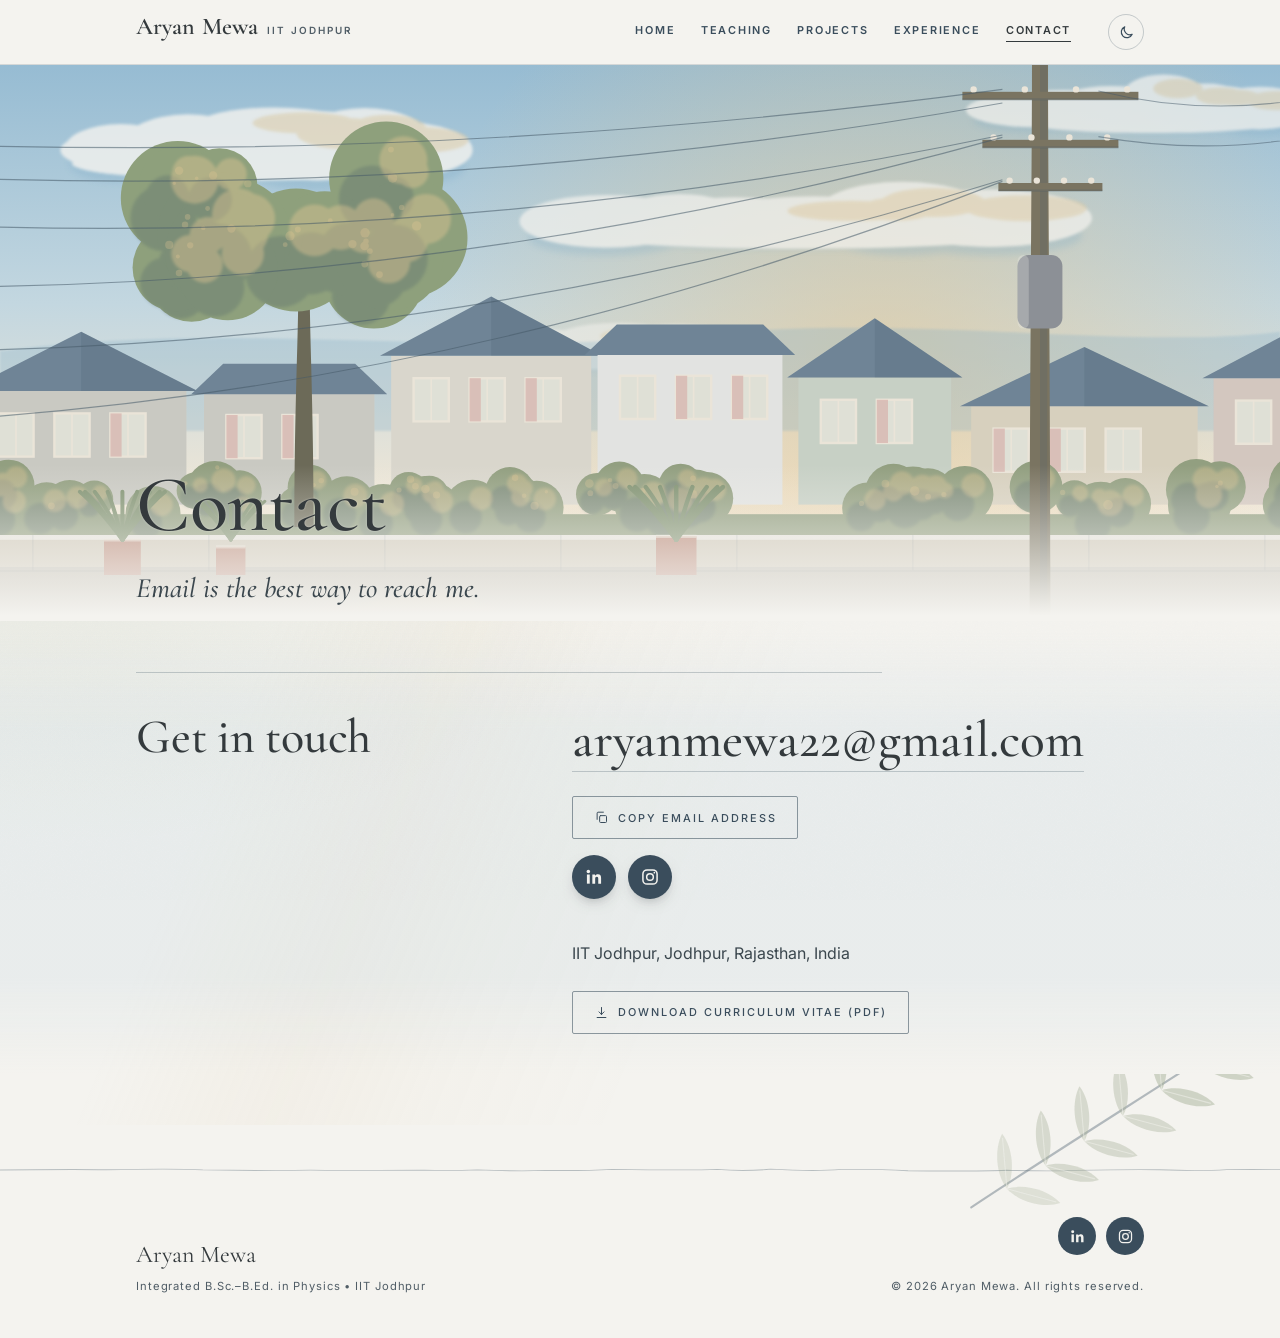
==== commit b6dcbc7a: "Add new gallery photograph" ====
--- a/contact.html
+++ b/contact.html
@@ -6,8 +6,8 @@
   <title>Contact — Aryan Mewa</title>
   <meta name="description" content="Contact Aryan Mewa by email, LinkedIn or Instagram.">
   <meta name="theme-color" content="#F4F3EF">
-  <meta name="color-scheme" content="light dark">
-  <script>(function(){var t=null;try{t=localStorage.getItem('theme')}catch(e){}if(t!=='dark'&&t!=='light'){t=(window.matchMedia&&matchMedia('(prefers-color-scheme: dark)').matches)?'dark':'light'}document.documentElement.setAttribute('data-theme',t)})();</script>
+  <meta name="color-scheme" content="light">
+  <script>(function(){var t=null;try{t=localStorage.getItem('theme')}catch(e){}if(t!=='dark'){t='light'}document.documentElement.setAttribute('data-theme',t)})();</script>
   <link rel="preconnect" href="https://fonts.googleapis.com">
   <link rel="preconnect" href="https://fonts.gstatic.com" crossorigin>
   <link href="https://fonts.googleapis.com/css2?family=Cormorant+Garamond:ital,wght@0,400;0,500;0,600;1,400;1,500&family=Inter:wght@300;400;500;600&display=swap" rel="stylesheet">
